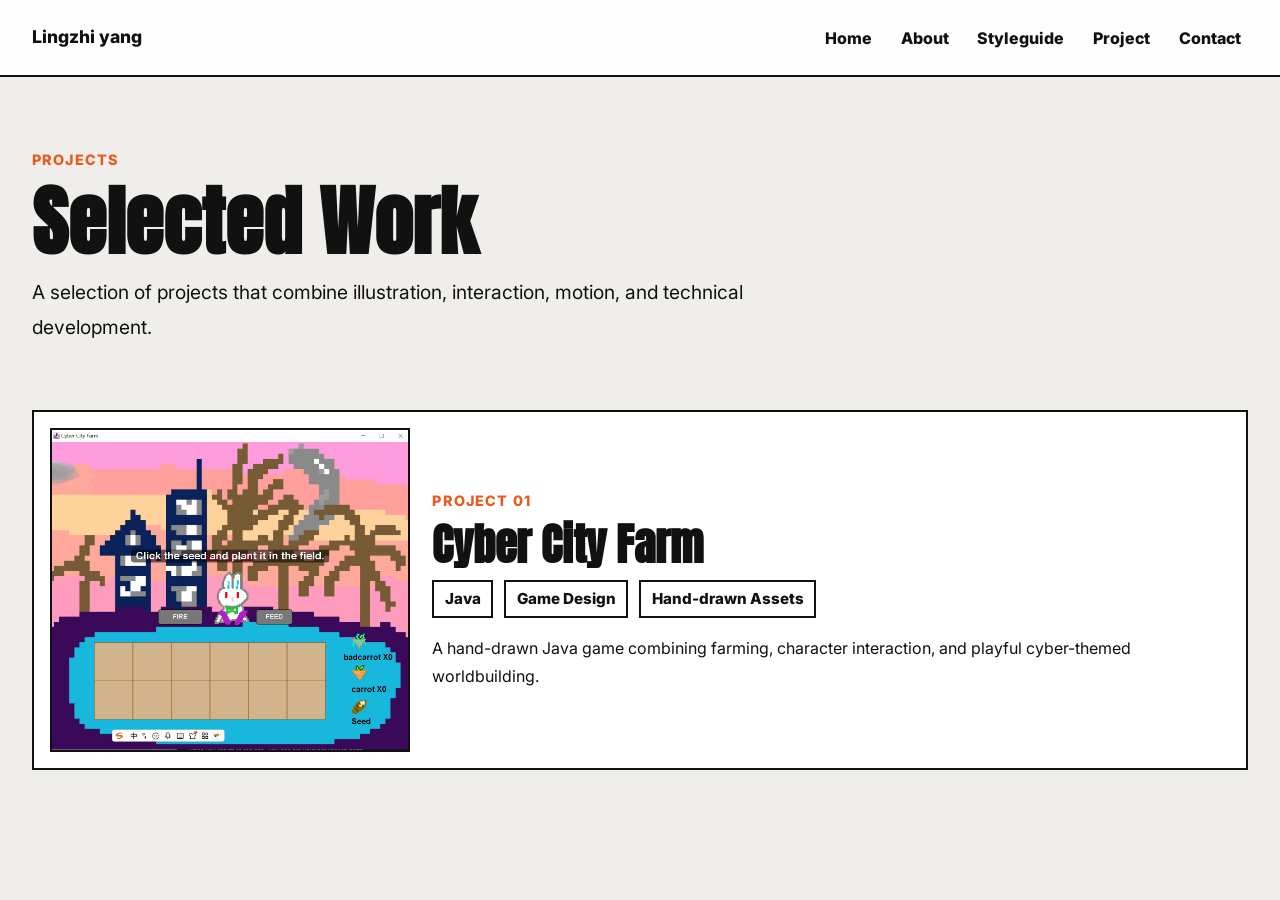
==== Lingzhi Yang portfolio-styleguide/cybercityfarm.html @ 21053a54 "cybercity" ====
<!DOCTYPE html>
<html lang="en">
<head>
  <meta charset="UTF-8">
  <meta name="viewport" content="width=device-width, initial-scale=1.0">
  <title>Lingzhi Yang | Projects</title>
  <link rel="preconnect" href="https://fonts.googleapis.com">
  <link rel="preconnect" href="https://fonts.gstatic.com" crossorigin>
  <link href="https://fonts.googleapis.com/css2?family=Anton&family=Inter:wght@400;500;700;800;900&display=swap" rel="stylesheet">
  <link rel="stylesheet" href="style.css">
</head>
<body>
  <header class="site-header">
    <div class="brand-name">Lingzhi yang</div>
    <nav class="main-nav">
      <a href="index.html">Home</a>
      <a href="about.html">About</a>
      <a href="styleguide.html">Styleguide</a>
      <a href="projects.html">Project</a>
      <a href="contact.html">Contact</a>
    </nav>
  </header>

  <main class="projects-page">
    <section class="projects-hero-section">
      <div class="projects-hero-inner">
        <p class="about-label">Projects</p>
        <h1>Selected Work</h1>
        <p class="projects-lead">
          A selection of projects that combine illustration, interaction, motion, and technical development.
        </p>
      </div>
    </section>

    <section class="projects-list-section">
      <div class="projects-grid">
        <a class="project-card-link" href="cybercityfarm.html">
          <article class="project-card">
            <div class="project-card-image">
              <img src="img/Project_one_1.jpg" alt="Cyber City Farm project screenshot">
            </div>

            <div class="project-card-content">
              <p class="project-card-label">Project 01</p>
              <h2>Cyber City Farm</h2>

              <div class="project-tag-row">
                <span class="project-tag">Java</span>
                <span class="project-tag">Game Design</span>
                <span class="project-tag">Hand-drawn Assets</span>
              </div>

              <p class="project-card-text">
                A hand-drawn Java game combining farming, character interaction, and playful cyber-themed worldbuilding.
              </p>
            </div>
          </article>
        </a>
      </div>
    </section>
  </main>
</body>
</html>
---- Lingzhi Yang portfolio-styleguide/style.css ----
:root {
  --paper: #efeeeb;
  --ink: #111111;
  --white: #ffffff;

  --teal: #7ccfcb;
  --blue: #3f86cc;
  --pink: #c975ab;
  --olive: #b6be00;
  --orange: #e85b1c;
  --purple: #5140a3;

  --border: #d9d4cc;
  --shadow: #111111;
}

* {
  box-sizing: border-box;
  margin: 0;
  padding: 0;
}

html {
  scroll-behavior: smooth;
}

body {
  background: var(--paper);
  color: var(--ink);
  font-family: "Inter", sans-serif;
  line-height: 1.5;
}

/* =========================
   Header / Navbar
========================= */
.site-header {
  width: 100%;
  padding: 1.4rem 2rem;
  display: flex;
  justify-content: space-between;
  align-items: center;
  background: rgba(255, 255, 255, 0.95);
  border-bottom: 2px solid var(--ink);
  position: sticky;
  top: 0;
  z-index: 1000;
}

.brand-name {
  font-size: 1.1rem;
  font-weight: 800;
  color: var(--ink);
}

.main-nav {
  display: flex;
  align-items: center;
  gap: 0.9rem;
  flex-wrap: wrap;
}

.main-nav a {
  text-decoration: none;
  color: var(--ink);
  font-weight: 800;
  font-size: 1rem;
  padding: 0.2rem 0.45rem;
  transition: background-color 0.2s ease;
}

.main-nav a:hover {
  background: var(--teal);
}

/* =========================
   Home Hero
========================= */
.home-hero {
  position: relative;
  min-height: calc(100vh - 76px);
  background: #101311;
  overflow: hidden;
}

.home-hero-image-wrap {
  position: absolute;
  inset: 0;
  z-index: 0;
}

.home-hero-image-wrap img {
  width: 100%;
  height: 100%;
  object-fit: cover;
  display: block;
}

.home-hero-overlay {
  position: absolute;
  inset: 0;
  z-index: 1;
  background: linear-gradient(
    90deg,
    rgba(8, 10, 9, 0.72) 0%,
    rgba(8, 10, 9, 0.42) 30%,
    rgba(8, 10, 9, 0.16) 55%,
    rgba(8, 10, 9, 0.06) 100%
  );
}

.home-hero-content {
  position: absolute;
  z-index: 2;
  left: clamp(1rem, 4vw, 4rem);
  bottom: clamp(2rem, 7vw, 5rem);
  width: min(42vw, 520px);
  display: flex;
  flex-direction: column;
  align-items: flex-start;
}

.home-name-block {
  font-family: "Anton", sans-serif;
  font-size: clamp(4rem, 10vw, 8.2rem);
  line-height: 0.88;
  letter-spacing: 0.01em;
  margin-bottom: 1rem;
  text-shadow:
    0 2px 8px rgba(0, 0, 0, 0.12),
    0 10px 24px rgba(0, 0, 0, 0.26);
}

.name-blue {
  color: var(--blue);
}

.name-pink {
  color: var(--pink);
}

.name-olive {
  color: var(--olive);
}

.name-purple {
  color: var(--purple);
}

.home-hero-title {
  color: var(--white);
  font-family: "Anton", sans-serif;
  font-size: clamp(1.5rem, 2.6vw, 2.9rem);
  line-height: 1.03;
  letter-spacing: 0.01em;
  max-width: 520px;
  text-shadow:
    0 3px 10px rgba(0, 0, 0, 0.18),
    0 8px 20px rgba(0, 0, 0, 0.28);
}

/* =========================
   Marquee Quote
========================= */
.home-marquee-section {
  background: var(--paper);
  border-top: 2px solid var(--ink);
  border-bottom: 2px solid var(--ink);
  overflow: hidden;
}

.marquee-shell {
  width: 100%;
  overflow: hidden;
  white-space: nowrap;
}

.marquee-track {
  display: inline-flex;
  align-items: center;
  gap: 4rem;
  min-width: max-content;
  padding: 1.25rem 0;
  animation: marqueeMove 28s linear infinite;
}

.marquee-track span {
  font-family: "Anton", sans-serif;
  font-size: clamp(1.5rem, 3vw, 2.5rem);
  line-height: 1;
  color: var(--ink);
  position: relative;
}

.marquee-track span::after {
  content: "✦";
  display: inline-block;
  margin-left: 4rem;
  color: var(--teal);
  font-size: 0.9em;
  vertical-align: middle;
}

@keyframes marqueeMove {
  0% {
    transform: translateX(0);
  }
  100% {
    transform: translateX(-25%);
  }
}

/* =========================
   Intro Section
========================= */
.home-intro-section {
  padding: 5rem 2rem 6rem 2rem;
  background: var(--paper);
}

.home-intro-grid {
  max-width: 1240px;
  margin: 0 auto;
  display: grid;
  grid-template-columns: 280px 1fr;
  gap: 4.5rem;
  align-items: center;
}

.home-intro-image img {
  width: 100%;
  max-width: 240px;
  display: block;
  object-fit: cover;
}

.home-intro-text {
  max-width: 760px;
}

.intro-label {
  font-size: 0.92rem;
  font-weight: 800;
  letter-spacing: 0.08em;
  text-transform: uppercase;
  color: var(--orange);
  margin-bottom: 1rem;
}

.home-intro-text h1 {
  font-family: "Anton", sans-serif;
  font-size: clamp(2.2rem, 4vw, 4rem);
  line-height: 1.02;
  margin-bottom: 1.1rem;
}

.home-intro-text p {
  font-size: 1.05rem;
  line-height: 1.8;
  margin-bottom: 1.5rem;
}

.home-button-row {
  display: flex;
  flex-wrap: wrap;
  gap: 1rem;
}

/* =========================
   Buttons
========================= */
.btn {
  display: inline-block;
  text-decoration: none;
  border: 2px solid var(--ink);
  padding: 0.85rem 1.15rem;
  font-weight: 800;
  color: var(--ink);
  background: var(--white);
  transition: transform 0.2s ease, box-shadow 0.2s ease, background-color 0.2s ease;
}

.btn:hover {
  transform: translate(-4px, -4px);
  box-shadow: 6px 6px 0 var(--shadow);
}

.btn-primary {
  background: var(--teal);
}

.btn-outline {
  background: var(--white);
}

/* =========================
   Responsive
========================= */
@media (max-width: 1100px) {
  .home-hero {
    min-height: 82vh;
  }

  .home-hero-content {
    width: min(60vw, 520px);
    left: 1.5rem;
    bottom: 2.5rem;
  }

  .home-hero-overlay {
    background: linear-gradient(
      180deg,
      rgba(8, 10, 9, 0.1) 0%,
      rgba(8, 10, 9, 0.18) 28%,
      rgba(8, 10, 9, 0.48) 100%
    );
  }

  .home-intro-grid {
    grid-template-columns: 1fr;
    gap: 2rem;
  }

  .home-intro-image img {
    max-width: 220px;
  }
}

@media (max-width: 720px) {
  .site-header {
    padding: 1rem 1rem 1.1rem 1rem;
    flex-direction: column;
    align-items: flex-start;
    gap: 0.8rem;
  }

  .main-nav {
    gap: 0.7rem;
  }

  .main-nav a {
    font-size: 0.96rem;
    padding: 0.12rem 0.35rem;
  }

  .brand-name {
    font-size: 1rem;
  }

  .home-hero {
    min-height: 72vh;
  }

  .home-hero-content {
    left: 1rem;
    right: 1rem;
    bottom: 1.6rem;
    width: auto;
    max-width: 82%;
  }

  .home-name-block {
    font-size: clamp(3.2rem, 16vw, 5.6rem);
    margin-bottom: 0.7rem;
  }

  .home-hero-title {
    font-size: clamp(1.15rem, 5.8vw, 2rem);
    max-width: 100%;
  }

  .home-marquee-section {
    overflow: hidden;
  }

  .marquee-track {
    gap: 2.4rem;
    padding: 1rem 0;
    animation-duration: 18s;
  }

  .marquee-track span {
    font-size: 1.35rem;
  }

  .marquee-track span::after {
    margin-left: 2.4rem;
  }

  .home-intro-section {
    padding: 3rem 1rem 4rem 1rem;
  }

  .home-intro-text p {
    font-size: 0.98rem;
  }

  .home-intro-image img {
    max-width: 180px;
  }
}

@media (max-width: 420px) {
  .main-nav {
    row-gap: 0.5rem;
  }

  .home-intro-text h1 {
    line-height: 1.05;
  }

  .marquee-track span {
    font-size: 1.15rem;
  }
}

/* =========================
   About Page
========================= */
.about-page {
  background: var(--paper);
}

/* Intro */
.about-intro-section {
  padding: 4.5rem 2rem 5rem 2rem;
}

.about-intro-single {
  max-width: 1280px;
  margin: 0 auto;
}

.about-label {
  font-size: 0.9rem;
  font-weight: 800;
  text-transform: uppercase;
  letter-spacing: 0.08em;
  color: var(--orange);
  margin-bottom: 0.9rem;
}


.about-copy p {
  font-size: clamp(1.1rem, 1.4vw, 1.35rem);
  line-height: 1.85;
  margin-bottom: 1rem;
  max-width: 950px;
}

.about-copy p:last-child {
  margin-bottom: 0;
}

/* Accent words */
.accent-red {
  color: #a92a3d;
}

.accent-blue {
  color: #2b72c7;
}

.accent-indigo {
  color: #4f4d93;
}

.accent-navy {
  color: #223d7f;
}

.accent-green {
  color: #2f9b63;
}

.accent-orange {
  color: #c66b16;
}

.accent-red-2 {
  color: #bc2b2b;
}

.accent-sky {
  color: #2f89b8;
}

.accent-cyan {
  color: #3497cb;
}

.accent-gold {
  color: #d08b1e;
}

.accent-violet {
  color: #5a37ff;
}

/* Section heading */
.about-section-heading {
  max-width: 1280px;
  margin: 0 auto 1.5rem auto;
}

.about-section-heading h2 {
  font-family: "Anton", sans-serif;
  font-size: clamp(2.4rem, 4vw, 4.2rem);
  line-height: 1;
  color: var(--ink);
}

/* Skills */
.about-skills-section {
  padding: 4.5rem 2rem 5rem 2rem;
  border-top: 2px solid var(--ink);
}

.about-skills-grid {
  max-width: 1280px;
  margin: 0 auto;
  display: grid;
  grid-template-columns: repeat(3, 1fr);
  gap: 1.4rem;
}

.about-card {
  background: var(--white);
  border: 2px solid var(--ink);
  padding: 1.4rem;
  min-height: 250px;
}

.about-card h3 {
  font-family: "Anton", sans-serif;
  font-size: 2rem;
  line-height: 1;
  margin-bottom: 1rem;
}

.about-card ul {
  list-style: none;
}

.about-card li {
  font-size: 1rem;
  line-height: 1.7;
  padding: 0.55rem 0;
  border-top: 1px solid var(--border);
}

.about-card li:first-child {
  border-top: none;
  padding-top: 0;
}

/* Career */
.about-career-section {
  padding: 4.5rem 2rem 6rem 2rem;
  border-top: 2px solid var(--ink);
}

.career-cloud {
  max-width: 1280px;
  margin: 0 auto;
  min-height: 760px;
  position: relative;
  background: #ececeb;
  overflow: hidden;
}

.career-center {
  position: absolute;
  left: 50%;
  top: 50%;
  transform: translate(-50%, -50%);
  width: 360px;
  height: 360px;
  border-radius: 50%;
  background: rgba(255,255,255,0.45);
  display: flex;
  align-items: center;
  justify-content: center;
  text-align: center;
  font-family: "Anton", sans-serif;
  font-size: clamp(2.8rem, 4vw, 4.8rem);
  line-height: 0.95;
  color: var(--ink);
  z-index: 1;
}

.career-item {
  position: absolute;
  font-family: "Anton", sans-serif;
  line-height: 1;
  letter-spacing: 0.01em;
  z-index: 2;
  text-align: center;
  white-space: nowrap;
}

/* Career positions */
.c1 {
  top: 40px;
  left: 430px;
  color: #1f6786;
  font-size: clamp(2rem, 2.8vw, 3.4rem);
}

.c2 {
  top: 40px;
  right: 250px;
  color: #56439d;
  font-size: clamp(2rem, 2.8vw, 3.4rem);
}

.c3 {
  top: 155px;
  right: 70px;
  color: #e85b1c;
  font-size: clamp(1.9rem, 2.6vw, 3.2rem);
}

.c4 {
  top: 285px;
  right: 120px;
  color: #6e631f;
  font-size: clamp(1.9rem, 2.6vw, 3.2rem);
}

.c5 {
  top: 405px;
  right: 45px;
  color: #cd6e9d;
  font-size: clamp(1.8rem, 2.5vw, 3rem);
}

.c6 {
  bottom: 125px;
  right: 35px;
  color: #6c3433;
  font-size: clamp(1.8rem, 2.4vw, 2.8rem);
}

.c7 {
  bottom: 35px;
  left: 50%;
  transform: translateX(-50%);
  color: #58c3bd;
  font-size: clamp(1.8rem, 2.4vw, 2.9rem);
}

.c8 {
  bottom: 150px;
  left: 95px;
  color: #5daa73;
  font-size: clamp(1.8rem, 2.4vw, 2.9rem);
}

.c9 {
  bottom: 290px;
  left: 95px;
  color: #9b5ad0;
  font-size: clamp(1.8rem, 2.4vw, 2.9rem);
}

.c10 {
  top: 290px;
  left: 15px;
  color: #3384bf;
  font-size: clamp(1.9rem, 2.6vw, 3.1rem);
}

.c11 {
  top: 165px;
  left: 20px;
  color: #b3b400;
  font-size: clamp(1.9rem, 2.6vw, 3.1rem);
}

/* Responsive */
@media (max-width: 1100px) {

  .about-skills-grid {
    grid-template-columns: 1fr;
  }

  .career-cloud {
    min-height: auto;
    display: grid;
    grid-template-columns: 1fr;
    gap: 1rem;
    padding: 2rem 1rem;
    background: #ececeb;
  }

  .career-center {
    position: relative;
    left: auto;
    top: auto;
    transform: none;
    margin: 0 auto 1rem auto;
    width: 260px;
    height: 260px;
    font-size: 2.4rem;
  }

  .career-item {
    position: static;
    transform: none !important;
    display: block;
    text-align: left;
    padding: 0.2rem 0;
    white-space: normal;
  }
}

@media (max-width: 720px) {
  .about-intro-section,
  .about-skills-section,
  .about-career-section {
    padding-left: 1rem;
    padding-right: 1rem;
  }

  .about-main-title {
    font-size: clamp(3rem, 14vw, 4.8rem);
  }

  .about-copy p {
    font-size: 1rem;
    line-height: 1.75;
  }

  .about-card {
    min-height: auto;
  }

  .about-card h3 {
    font-size: 1.8rem;
  }

  .career-center {
    width: 220px;
    height: 220px;
    font-size: 2rem;
  }
}

/* =========================
   Styleguide Page
========================= */
.styleguide-page {
  background: var(--paper);
}

.sg-hero {
  padding: 4.5rem 2rem 5rem 2rem;
}

.sg-hero-grid {
  max-width: 1280px;
  margin: 0 auto;
  display: grid;
  grid-template-columns: 1.1fr 0.9fr;
  gap: 2rem;
  align-items: start;
}

.sg-hero-left h1 {
  font-family: "Anton", sans-serif;
  font-size: clamp(3rem, 6vw, 5.8rem);
  line-height: 0.96;
  margin-bottom: 1rem;
}

.sg-lead {
  max-width: 780px;
  font-size: clamp(1.05rem, 1.5vw, 1.3rem);
  line-height: 1.85;
}

.sg-brand-box {
  border: 2px solid var(--ink);
  background: var(--white);
  padding: 1.5rem;
}

.sg-brand-kicker {
  font-size: 0.92rem;
  font-weight: 800;
  letter-spacing: 0.08em;
  text-transform: uppercase;
  color: var(--orange);
  margin-bottom: 1rem;
}

.sg-brand-text {
  font-family: "Anton", sans-serif;
  font-size: clamp(2rem, 3vw, 3.2rem);
  line-height: 1;
  margin-bottom: 1.2rem;
}

.sg-keywords {
  display: flex;
  flex-wrap: wrap;
  gap: 0.7rem;
}

.sg-keywords span {
  border: 2px solid var(--ink);
  padding: 0.45rem 0.7rem;
  font-weight: 800;
  background: var(--white);
}

.sg-section {
  padding: 4.5rem 2rem 5rem 2rem;
  border-top: 2px solid var(--ink);
}

.sg-section-heading {
  max-width: 1280px;
  margin: 0 auto 1.5rem auto;
}

.sg-section-heading h2 {
  font-family: "Anton", sans-serif;
  font-size: clamp(2.4rem, 4vw, 4.2rem);
  line-height: 1;
}

.sg-overview-grid {
  max-width: 1280px;
  margin: 0 auto;
  display: grid;
  grid-template-columns: repeat(3, 1fr);
  gap: 1.4rem;
}

.sg-overview-card {
  background: var(--white);
  border: 2px solid var(--ink);
  padding: 1.4rem;
}

.sg-overview-card h3 {
  font-family: "Anton", sans-serif;
  font-size: 1.8rem;
  line-height: 1;
  margin-bottom: 0.8rem;
}

.sg-overview-card p {
  line-height: 1.8;
  font-size: 1rem;
}

.sg-palette-grid {
  max-width: 1280px;
  margin: 0 auto;
  display: grid;
  grid-template-columns: repeat(4, 1fr);
  gap: 1.2rem;
}

.sg-swatch {
  background: var(--white);
  border: 2px solid var(--ink);
  padding: 1rem;
}

.sg-swatch-box {
  width: 100%;
  height: 140px;
  border: 2px solid var(--ink);
  margin-bottom: 0.8rem;
}

.sg-swatch h3 {
  font-family: "Anton", sans-serif;
  font-size: 1.5rem;
  line-height: 1;
  margin-bottom: 0.3rem;
}

.sg-swatch p {
  font-weight: 700;
  margin-bottom: 0.25rem;
}

.sg-swatch span {
  font-size: 0.95rem;
  color: #444;
}

.sw-paper { background: var(--paper); }
.sw-ink { background: var(--ink); }
.sw-teal { background: var(--teal); }
.sw-blue { background: var(--blue); }
.sw-pink { background: var(--pink); }
.sw-olive { background: var(--olive); }
.sw-purple { background: var(--purple); }
.sw-orange { background: var(--orange); }

.sg-type-grid {
  max-width: 1280px;
  margin: 0 auto 1.4rem auto;
  display: grid;
  grid-template-columns: 1fr 1fr;
  gap: 1.4rem;
}

.sg-type-card,
.sg-hierarchy-card,
.sg-ui-card,
.sg-rule-card {
  background: var(--white);
  border: 2px solid var(--ink);
  padding: 1.4rem;
}

.sg-type-label,
.sg-card-label {
  font-size: 0.9rem;
  font-weight: 800;
  text-transform: uppercase;
  letter-spacing: 0.08em;
  color: var(--orange);
  margin-bottom: 0.8rem;
}

.sg-display-sample {
  font-family: "Anton", sans-serif;
  font-size: clamp(3rem, 5vw, 5rem);
  line-height: 1;
  margin-bottom: 0.8rem;
}

.sg-body-sample {
  font-size: 1.2rem;
  line-height: 1.8;
  margin-bottom: 0.8rem;
}

.sg-type-note {
  line-height: 1.8;
}

.sg-hierarchy-card {
  max-width: 1280px;
  margin: 0 auto;
}

.sg-hierarchy-card h3,
.sg-ui-card h3,
.sg-rule-card h3,
.sg-project-copy h3 {
  font-family: "Anton", sans-serif;
  font-size: 1.9rem;
  line-height: 1;
  margin-bottom: 0.9rem;
}

.sg-hierarchy-list {
  display: grid;
  gap: 0.8rem;
}

.sg-h-row {
  display: grid;
  grid-template-columns: 90px 1fr;
  gap: 1rem;
  padding-top: 0.7rem;
  border-top: 1px solid var(--border);
}

.sg-h-row span {
  font-weight: 800;
}

.sg-ui-grid {
  max-width: 1280px;
  margin: 0 auto;
  display: grid;
  grid-template-columns: 1fr 1fr;
  gap: 1.4rem;
}

.sg-nav-demo {
  display: flex;
  gap: 0.7rem;
  flex-wrap: wrap;
  margin-bottom: 1rem;
}

.sg-nav-demo span {
  font-weight: 800;
  padding: 0.2rem 0.45rem;
}

.sg-nav-demo .hover-demo {
  background: var(--teal);
}

.sg-button-demo {
  display: flex;
  flex-wrap: wrap;
  gap: 1rem;
  margin-bottom: 1rem;
}

.sg-card-showcase {
  max-width: 1280px;
  margin: 0 auto;
}

.sg-project-card {
  display: grid;
  grid-template-columns: 320px 1fr;
  gap: 1.2rem;
  background: var(--white);
  border: 2px solid var(--ink);
  padding: 1rem;
}

.sg-project-thumb {
  min-height: 220px;
  background: linear-gradient(
    135deg,
    var(--blue) 0%,
    var(--blue) 25%,
    var(--pink) 25%,
    var(--pink) 50%,
    var(--olive) 50%,
    var(--olive) 75%,
    var(--teal) 75%,
    var(--teal) 100%
  );
  border: 2px solid var(--ink);
}

.sg-project-copy p {
  line-height: 1.8;
  margin-bottom: 0.9rem;
}

.sg-tag-row {
  display: flex;
  flex-wrap: wrap;
  gap: 0.7rem;
}

.sg-tag {
  border: 2px solid var(--ink);
  padding: 0.35rem 0.65rem;
  font-weight: 800;
  background: var(--white);
}

.sg-rules-grid {
  max-width: 1280px;
  margin: 0 auto;
  display: grid;
  grid-template-columns: repeat(4, 1fr);
  gap: 1.2rem;
}

.sg-rule-card p {
  line-height: 1.8;
}

.sg-image-treatment {
  max-width: 1280px;
  margin: 0 auto;
  display: grid;
  grid-template-columns: 1fr 1fr;
  gap: 1.4rem;
}

.sg-image-box {
  min-height: 260px;
  border: 2px solid var(--ink);
  display: flex;
  align-items: flex-end;
  padding: 1rem;
  font-weight: 800;
}

.image-style-dark {
  background:
    linear-gradient(rgba(0,0,0,0.45), rgba(0,0,0,0.45)),
    linear-gradient(135deg, #1c1f1d 0%, #3f86cc 100%);
  color: var(--white);
}

.image-style-plain {
  background: linear-gradient(135deg, #f4f2ef 0%, #d9d4cc 100%);
  color: var(--ink);
}

.sg-template-section {
  padding-bottom: 6rem;
}

.sg-template-preview {
  max-width: 1280px;
  margin: 0 auto;
  border: 2px solid var(--ink);
  background: var(--white);
  overflow: hidden;
}

.sg-template-top {
  display: flex;
  justify-content: space-between;
  padding: 1rem 1.2rem;
  border-bottom: 2px solid var(--ink);
  font-weight: 800;
}

.sg-template-body {
  display: grid;
  grid-template-columns: 1fr 420px;
  gap: 1.4rem;
  padding: 1.4rem;
}

.sg-template-left h3 {
  font-family: "Anton", sans-serif;
  font-size: clamp(2.2rem, 4vw, 3.8rem);
  line-height: 1;
  margin-bottom: 1rem;
}

.sg-template-left p {
  line-height: 1.8;
  margin-bottom: 1.2rem;
  max-width: 620px;
}

.sg-template-image {
  width: 100%;
  min-height: 280px;
  background:
    linear-gradient(rgba(0,0,0,0.15), rgba(0,0,0,0.15)),
    linear-gradient(135deg, var(--pink) 0%, var(--blue) 50%, var(--teal) 100%);
  border: 2px solid var(--ink);
}

@media (max-width: 1100px) {
  .sg-hero-grid,
  .sg-overview-grid,
  .sg-palette-grid,
  .sg-type-grid,
  .sg-ui-grid,
  .sg-rules-grid,
  .sg-image-treatment,
  .sg-template-body {
    grid-template-columns: 1fr;
  }

  .sg-project-card {
    grid-template-columns: 1fr;
  }
}

@media (max-width: 720px) {
  .sg-hero,
  .sg-section {
    padding-left: 1rem;
    padding-right: 1rem;
  }

  .sg-brand-box,
  .sg-overview-card,
  .sg-type-card,
  .sg-hierarchy-card,
  .sg-ui-card,
  .sg-rule-card,
  .sg-swatch,
  .sg-template-preview,
  .sg-project-card {
    padding: 1rem;
  }

  .sg-swatch-box {
    height: 110px;
  }

  .sg-h-row {
    grid-template-columns: 1fr;
    gap: 0.3rem;
  }

  .sg-template-top {
    flex-direction: column;
    gap: 0.5rem;
  }
}

/* =========================
   Contact Page
========================= */
.contact-page {
  background: var(--paper);
}

.contact-hero-section {
  padding: 4.5rem 2rem 5rem 2rem;
}

.contact-hero-grid {
  max-width: 1280px;
  margin: 0 auto;
  display: grid;
  grid-template-columns: 1fr;
  gap: 2rem;
  align-items: start;
}

.contact-hero-left h1 {
  font-family: "Anton", sans-serif;
  font-size: clamp(3rem, 6vw, 5.8rem);
  line-height: 0.96;
  margin-bottom: 1rem;
  color: var(--ink);
}

.contact-lead {
  max-width: 760px;
  font-size: clamp(1.05rem, 1.5vw, 1.3rem);
  line-height: 1.85;
}


.contact-info-section {
  padding: 4.5rem 2rem 5rem 2rem;
  border-top: 2px solid var(--ink);
}

.contact-info-grid {
  max-width: 1280px;
  margin: 0 auto;
  display: grid;
  grid-template-columns: repeat(2, 1fr);
  gap: 1.4rem;
}

.contact-card {
  background: var(--white);
  border: 2px solid var(--ink);
  padding: 1.5rem;
  min-height: 220px;
}

.contact-label {
  font-size: 0.9rem;
  font-weight: 800;
  text-transform: uppercase;
  letter-spacing: 0.08em;
  color: var(--orange);
  margin-bottom: 0.8rem;
}

.contact-card h2 {
  font-family: "Anton", sans-serif;
  font-size: clamp(2rem, 3vw, 3rem);
  line-height: 1;
  margin-bottom: 1rem;
  color: var(--ink);
}

.contact-card p {
  font-size: 1.05rem;
  line-height: 1.8;
  max-width: 520px;
}

.contact-card a {
  color: var(--ink);
  text-decoration: none;
  border-bottom: 2px solid transparent;
  transition: color 0.2s ease, border-color 0.2s ease, background-color 0.2s ease;
}

.contact-card a:hover {
  color: var(--ink);
  background: var(--teal);
  border-color: var(--ink);
}

.contact-closing-section {
  padding: 0 2rem 6rem 2rem;
  border-top: 2px solid var(--ink);
}

.contact-closing-box {
  max-width: 1280px;
  margin: 0 auto;
  padding-top: 2.2rem;
}

.contact-closing-text {
  font-family: "Anton", sans-serif;
  font-size: clamp(2rem, 3.6vw, 4rem);
  line-height: 1.02;
  max-width: 980px;
  color: var(--ink);
}

@media (max-width: 1100px) {
  .contact-hero-grid,
  .contact-info-grid {
    grid-template-columns: 1fr;
  }
}

@media (max-width: 720px) {
  .contact-hero-section,
  .contact-info-section,
  .contact-closing-section {
    padding-left: 1rem;
    padding-right: 1rem;
  }

  .contact-card {
    min-height: auto;
    padding: 1.2rem;
  }

  .contact-card p {
    font-size: 0.98rem;
  }
}

/* =========================
   Projects Page
========================= */
.projects-page {
  background: var(--paper);
}

.projects-hero-section {
  padding: 4.5rem 2rem 4rem 2rem;
}

.projects-hero-inner {
  max-width: 1280px;
  margin: 0 auto;
}

.projects-hero-inner h1 {
  font-family: "Anton", sans-serif;
  font-size: clamp(3rem, 6vw, 5.8rem);
  line-height: 0.96;
  margin-bottom: 1rem;
  color: var(--ink);
}

.projects-lead {
  max-width: 760px;
  font-size: clamp(1.05rem, 1.5vw, 1.3rem);
  line-height: 1.85;
}

.projects-list-section {
  padding: 0 2rem 5rem 2rem;
}

.projects-grid {
  max-width: 1280px;
  margin: 0 auto;
  display: grid;
  grid-template-columns: 1fr;
  gap: 1.5rem;
}

.project-card-link {
  text-decoration: none;
  color: inherit;
}

.project-card {
  display: grid;
  grid-template-columns: 360px 1fr;
  gap: 1.4rem;
  background: var(--white);
  border: 2px solid var(--ink);
  padding: 1rem;
  transition: transform 0.2s ease, box-shadow 0.2s ease;
}

.project-card-link:hover .project-card {
  transform: translate(-5px, -5px);
  box-shadow: 8px 8px 0 var(--shadow);
}

.project-card-image {
  border: 2px solid var(--ink);
  overflow: hidden;
  min-height: 240px;
}

.project-card-image img {
  width: 100%;
  height: 100%;
  object-fit: cover;
  display: block;
}

.project-card-content {
  display: flex;
  flex-direction: column;
  justify-content: center;
}

.project-card-label {
  font-size: 0.9rem;
  font-weight: 800;
  text-transform: uppercase;
  letter-spacing: 0.08em;
  color: var(--orange);
  margin-bottom: 0.7rem;
}

.project-card-content h2 {
  font-family: "Anton", sans-serif;
  font-size: clamp(2.2rem, 3.4vw, 3.5rem);
  line-height: 1;
  margin-bottom: 0.9rem;
}

.project-card-text {
  font-size: 1rem;
  line-height: 1.75;
  max-width: 720px;
}

/* Tags */
.project-tag-row {
  display: flex;
  flex-wrap: wrap;
  gap: 0.7rem;
  margin-bottom: 1rem;
}

.project-tag {
  display: inline-block;
  border: 2px solid var(--ink);
  background: var(--white);
  padding: 0.35rem 0.65rem;
  font-weight: 800;
  font-size: 0.95rem;
}

/* =========================
   Project Detail Page
========================= */
.project-detail-page {
  background: var(--paper);
}

.project-detail-hero {
  padding: 4.5rem 2rem 4.5rem 2rem;
}

.project-detail-hero-grid {
  max-width: 1280px;
  margin: 0 auto;
  display: grid;
  grid-template-columns: 1fr 520px;
  gap: 2rem;
  align-items: center;
}

.project-detail-hero-text h1 {
  font-family: "Anton", sans-serif;
  font-size: clamp(3rem, 6vw, 5.8rem);
  line-height: 0.96;
  margin-bottom: 1rem;
}

.project-detail-lead {
  max-width: 760px;
  font-size: clamp(1.05rem, 1.5vw, 1.3rem);
  line-height: 1.85;
  margin-bottom: 1rem;
}

.project-detail-hero-image {
  border: 2px solid var(--ink);
  overflow: hidden;
}

.project-detail-hero-image img {
  width: 100%;
  display: block;
  object-fit: cover;
}

.project-detail-section {
  padding: 0 2rem 3.2rem 2rem;
}

.project-detail-content {
  max-width: 1280px;
  margin: 0 auto;
  border-top: 2px solid var(--ink);
  padding-top: 1.6rem;
}

.project-detail-content h2 {
  font-family: "Anton", sans-serif;
  font-size: clamp(2.2rem, 4vw, 4rem);
  line-height: 1;
  margin-bottom: 1rem;
}

.project-detail-content p {
  max-width: 900px;
  font-size: 1.05rem;
  line-height: 1.85;
  margin-bottom: 1rem;
}

.project-detail-content p:last-child {
  margin-bottom: 0;
}

.project-download-row {
  margin-top: 1.2rem;
}

/* Responsive */
@media (max-width: 1100px) {
  .project-card,
  .project-detail-hero-grid {
    grid-template-columns: 1fr;
  }
}

@media (max-width: 720px) {
  .projects-hero-section,
  .projects-list-section,
  .project-detail-hero,
  .project-detail-section {
    padding-left: 1rem;
    padding-right: 1rem;
  }

  .project-card {
    padding: 0.9rem;
  }

  .project-card-image {
    min-height: 200px;
  }

  .project-card-text,
  .project-detail-content p {
    font-size: 0.98rem;
  }
}
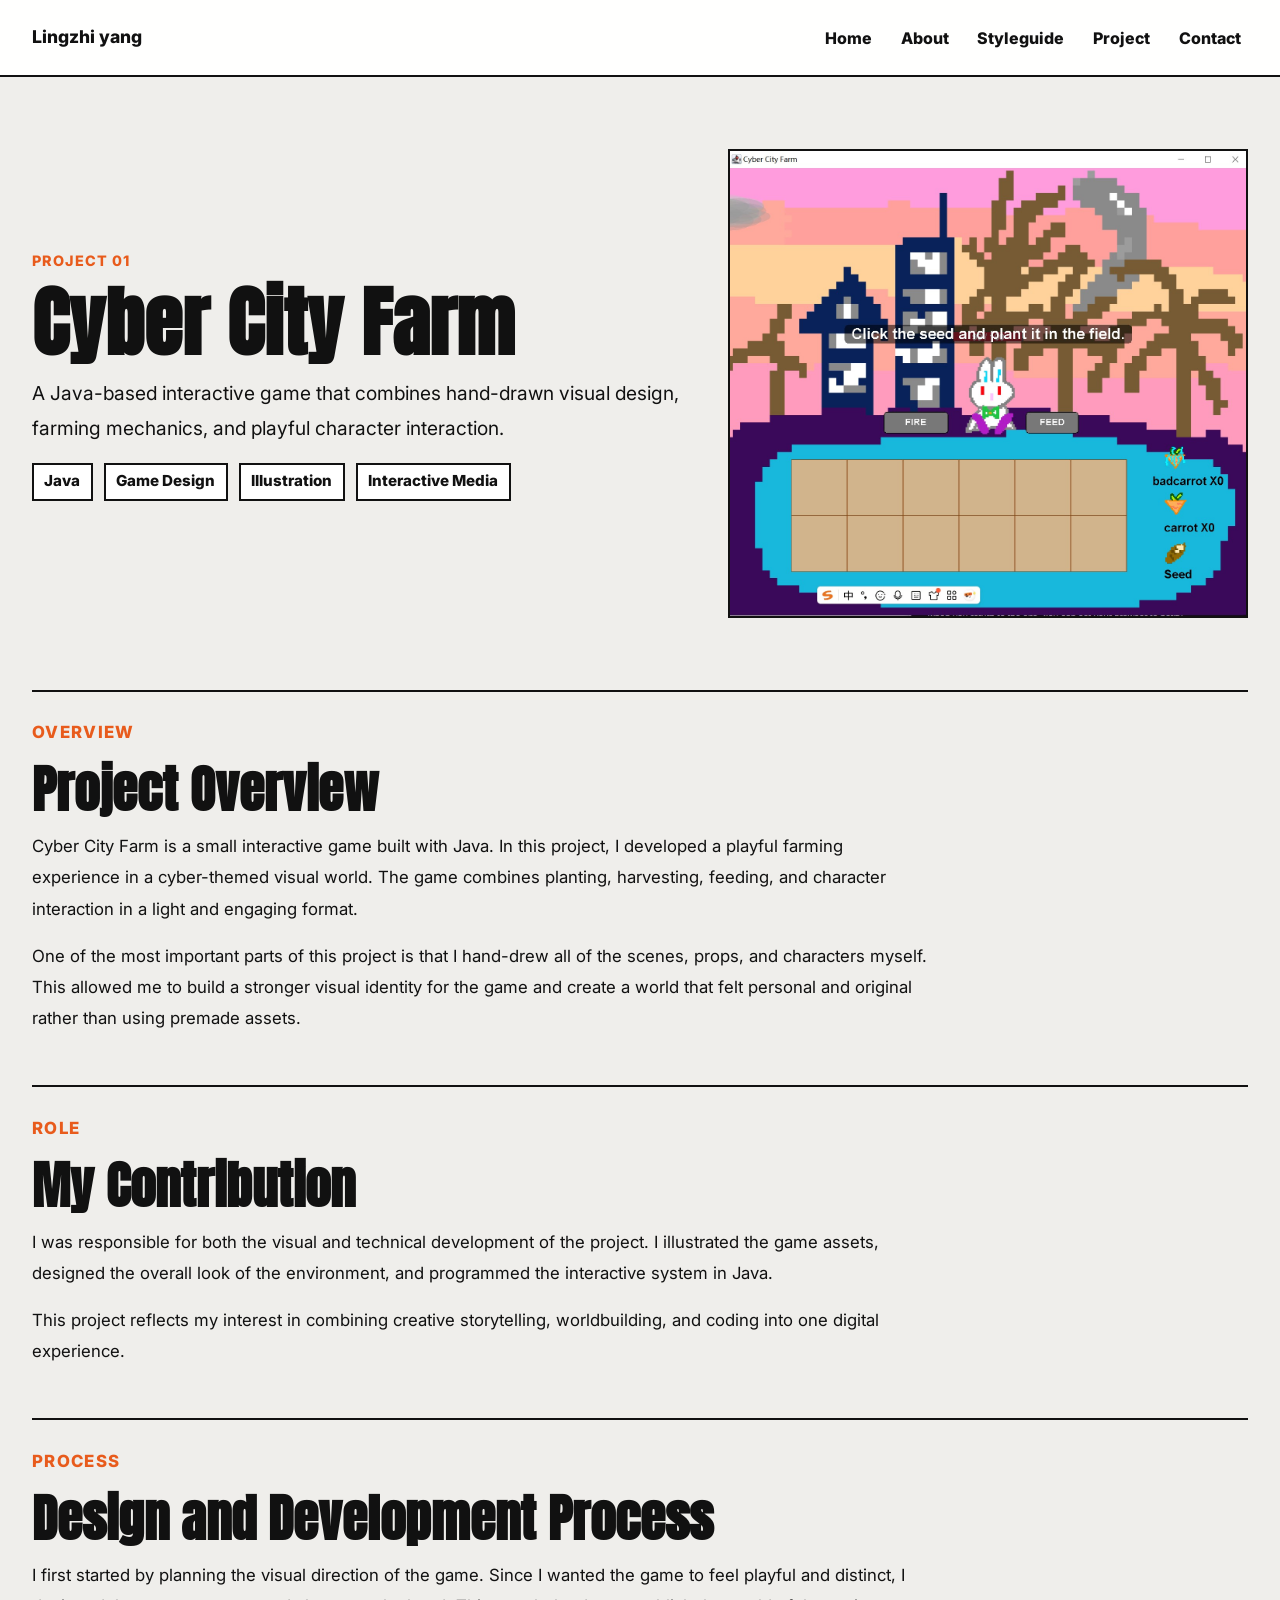
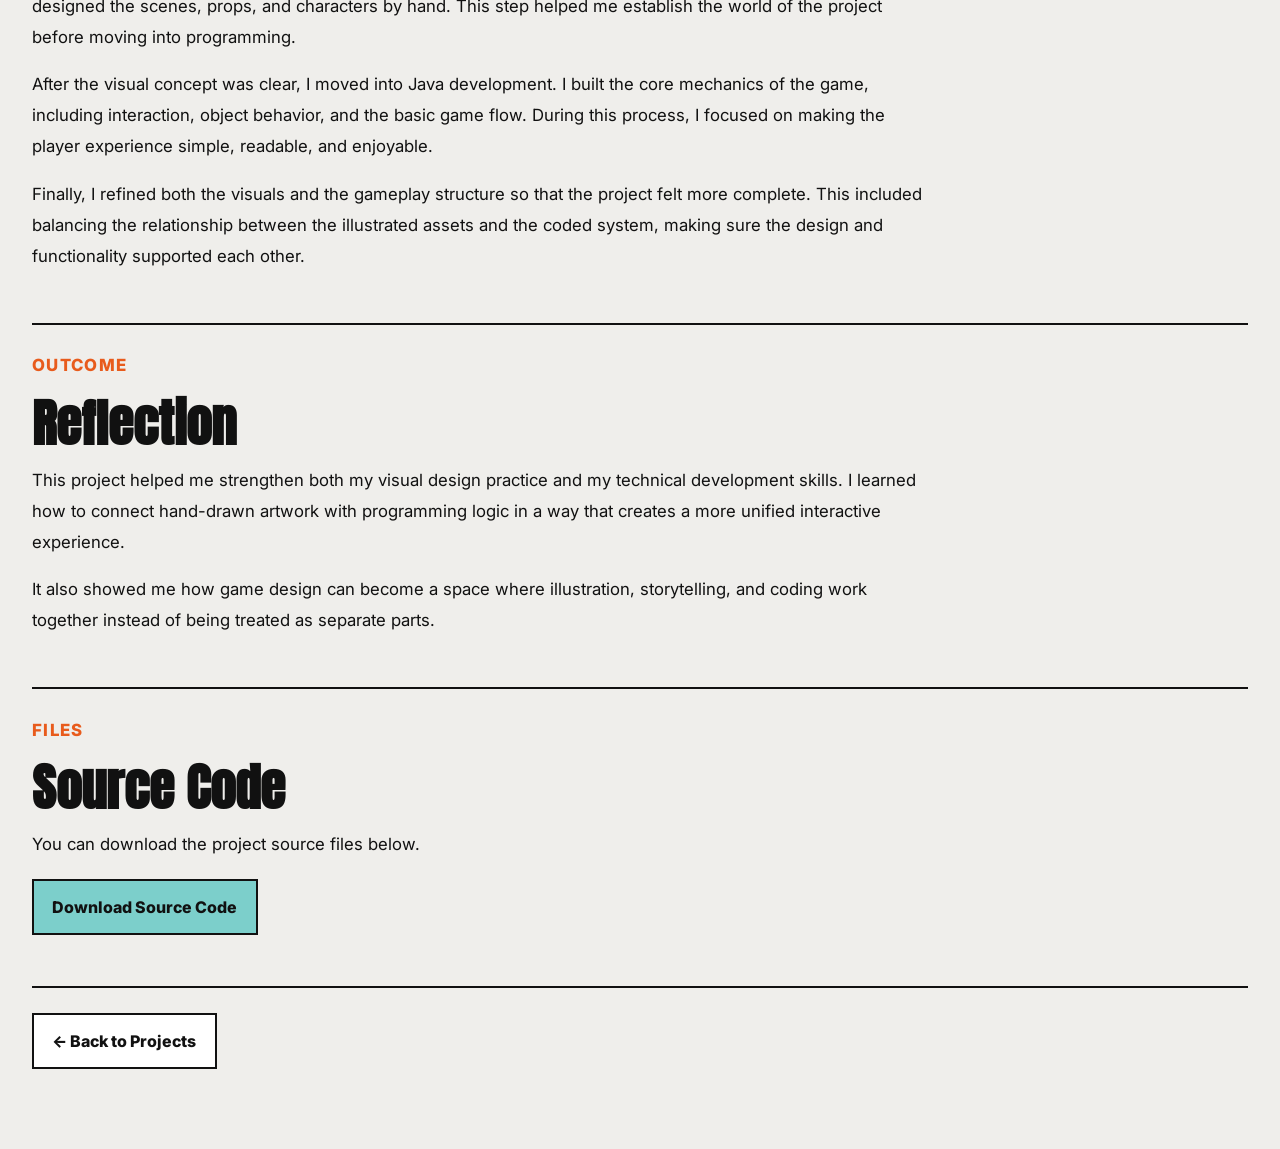
==== commit d94ba1e8: "project1done" ====
--- a/Lingzhi Yang portfolio-styleguide/cybercityfarm.html
+++ b/Lingzhi Yang portfolio-styleguide/cybercityfarm.html
@@ -3,7 +3,7 @@
 <head>
   <meta charset="UTF-8">
   <meta name="viewport" content="width=device-width, initial-scale=1.0">
-  <title>Lingzhi Yang | Projects</title>
+  <title>Lingzhi Yang | Cyber City Farm</title>
   <link rel="preconnect" href="https://fonts.googleapis.com">
   <link rel="preconnect" href="https://fonts.gstatic.com" crossorigin>
   <link href="https://fonts.googleapis.com/css2?family=Anton&family=Inter:wght@400;500;700;800;900&display=swap" rel="stylesheet">
@@ -21,43 +21,107 @@
     </nav>
   </header>
 
-  <main class="projects-page">
-    <section class="projects-hero-section">
-      <div class="projects-hero-inner">
-        <p class="about-label">Projects</p>
-        <h1>Selected Work</h1>
-        <p class="projects-lead">
-          A selection of projects that combine illustration, interaction, motion, and technical development.
+  <main class="project-detail-page">
+    <section class="project-detail-hero">
+      <div class="project-detail-hero-grid">
+        <div class="project-detail-hero-text">
+          <p class="about-label">Project 01</p>
+          <h1>Cyber City Farm</h1>
+          <p class="project-detail-lead">
+            A Java-based interactive game that combines hand-drawn visual design, farming mechanics, and playful character interaction.
+          </p>
+
+          <div class="project-tag-row">
+            <span class="project-tag">Java</span>
+            <span class="project-tag">Game Design</span>
+            <span class="project-tag">Illustration</span>
+            <span class="project-tag">Interactive Media</span>
+          </div>
+        </div>
+
+        <div class="project-detail-hero-image">
+          <img src="img/Project_one_1.jpg" alt="Cyber City Farm project screenshot">
+        </div>
+      </div>
+    </section>
+
+    <section class="project-detail-section">
+      <div class="project-detail-content">
+        <p class="about-label">Overview</p>
+        <h2>Project Overview</h2>
+        <p>
+          Cyber City Farm is a small interactive game built with Java. In this project, I developed a playful farming experience in a cyber-themed visual world. The game combines planting, harvesting, feeding, and character interaction in a light and engaging format.
+        </p>
+        <p>
+          One of the most important parts of this project is that I hand-drew all of the scenes, props, and characters myself. This allowed me to build a stronger visual identity for the game and create a world that felt personal and original rather than using premade assets.
         </p>
       </div>
     </section>
 
-    <section class="projects-list-section">
-      <div class="projects-grid">
-        <a class="project-card-link" href="cybercityfarm.html">
-          <article class="project-card">
-            <div class="project-card-image">
-              <img src="img/Project_one_1.jpg" alt="Cyber City Farm project screenshot">
-            </div>
-
-            <div class="project-card-content">
-              <p class="project-card-label">Project 01</p>
-              <h2>Cyber City Farm</h2>
-
-              <div class="project-tag-row">
-                <span class="project-tag">Java</span>
-                <span class="project-tag">Game Design</span>
-                <span class="project-tag">Hand-drawn Assets</span>
-              </div>
-
-              <p class="project-card-text">
-                A hand-drawn Java game combining farming, character interaction, and playful cyber-themed worldbuilding.
-              </p>
-            </div>
-          </article>
-        </a>
+    <section class="project-detail-section">
+      <div class="project-detail-content">
+        <p class="about-label">Role</p>
+        <h2>My Contribution</h2>
+        <p>
+          I was responsible for both the visual and technical development of the project. I illustrated the game assets, designed the overall look of the environment, and programmed the interactive system in Java.
+        </p>
+        <p>
+          This project reflects my interest in combining creative storytelling, worldbuilding, and coding into one digital experience.
+        </p>
       </div>
     </section>
+
+    <section class="project-detail-section">
+      <div class="project-detail-content">
+        <p class="about-label">Process</p>
+        <h2>Design and Development Process</h2>
+        <p>
+          I first started by planning the visual direction of the game. Since I wanted the game to feel playful and distinct, I designed the scenes, props, and characters by hand. This step helped me establish the world of the project before moving into programming.
+        </p>
+        <p>
+          After the visual concept was clear, I moved into Java development. I built the core mechanics of the game, including interaction, object behavior, and the basic game flow. During this process, I focused on making the player experience simple, readable, and enjoyable.
+        </p>
+        <p>
+          Finally, I refined both the visuals and the gameplay structure so that the project felt more complete. This included balancing the relationship between the illustrated assets and the coded system, making sure the design and functionality supported each other.
+        </p>
+      </div>
+    </section>
+
+    <section class="project-detail-section">
+      <div class="project-detail-content">
+        <p class="about-label">Outcome</p>
+        <h2>Reflection</h2>
+        <p>
+          This project helped me strengthen both my visual design practice and my technical development skills. I learned how to connect hand-drawn artwork with programming logic in a way that creates a more unified interactive experience.
+        </p>
+        <p>
+          It also showed me how game design can become a space where illustration, storytelling, and coding work together instead of being treated as separate parts.
+        </p>
+      </div>
+    </section>
+
+    <section class="project-detail-section">
+      <div class="project-detail-content">
+        <p class="about-label">Files</p>
+        <h2>Source Code</h2>
+        <p>
+          You can download the project source files below.
+        </p>
+
+        <div class="project-download-row">
+          <a class="btn btn-primary" href="files/CyberCityFarm_Lingzhi_Yang_Project.zip" download>
+            Download Source Code
+          </a>
+        </div>
+      </div>
+    </section>
+
+    <section class="project-back-section">
+    <div class="project-back-inner">
+        <a class="btn btn-outline" href="projects.html">← Back to Projects</a>
+    </div>
+    </section>
+
   </main>
 </body>
 </html>
--- a/Lingzhi Yang portfolio-styleguide/style.css
+++ b/Lingzhi Yang portfolio-styleguide/style.css
@@ -1562,4 +1562,23 @@
   .project-detail-content p {
     font-size: 0.98rem;
   }
+}
+
+.project-back-section {
+  padding: 0 2rem 5rem 2rem;
+}
+
+.project-back-inner {
+  max-width: 1280px;
+  margin: 0 auto;
+  border-top: 2px solid var(--ink);
+  padding-top: 1.6rem;
+}
+
+@media (max-width: 720px) {
+  .project-back-section {
+    padding-left: 1rem;
+    padding-right: 1rem;
+    padding-bottom: 4rem;
+  }
 }
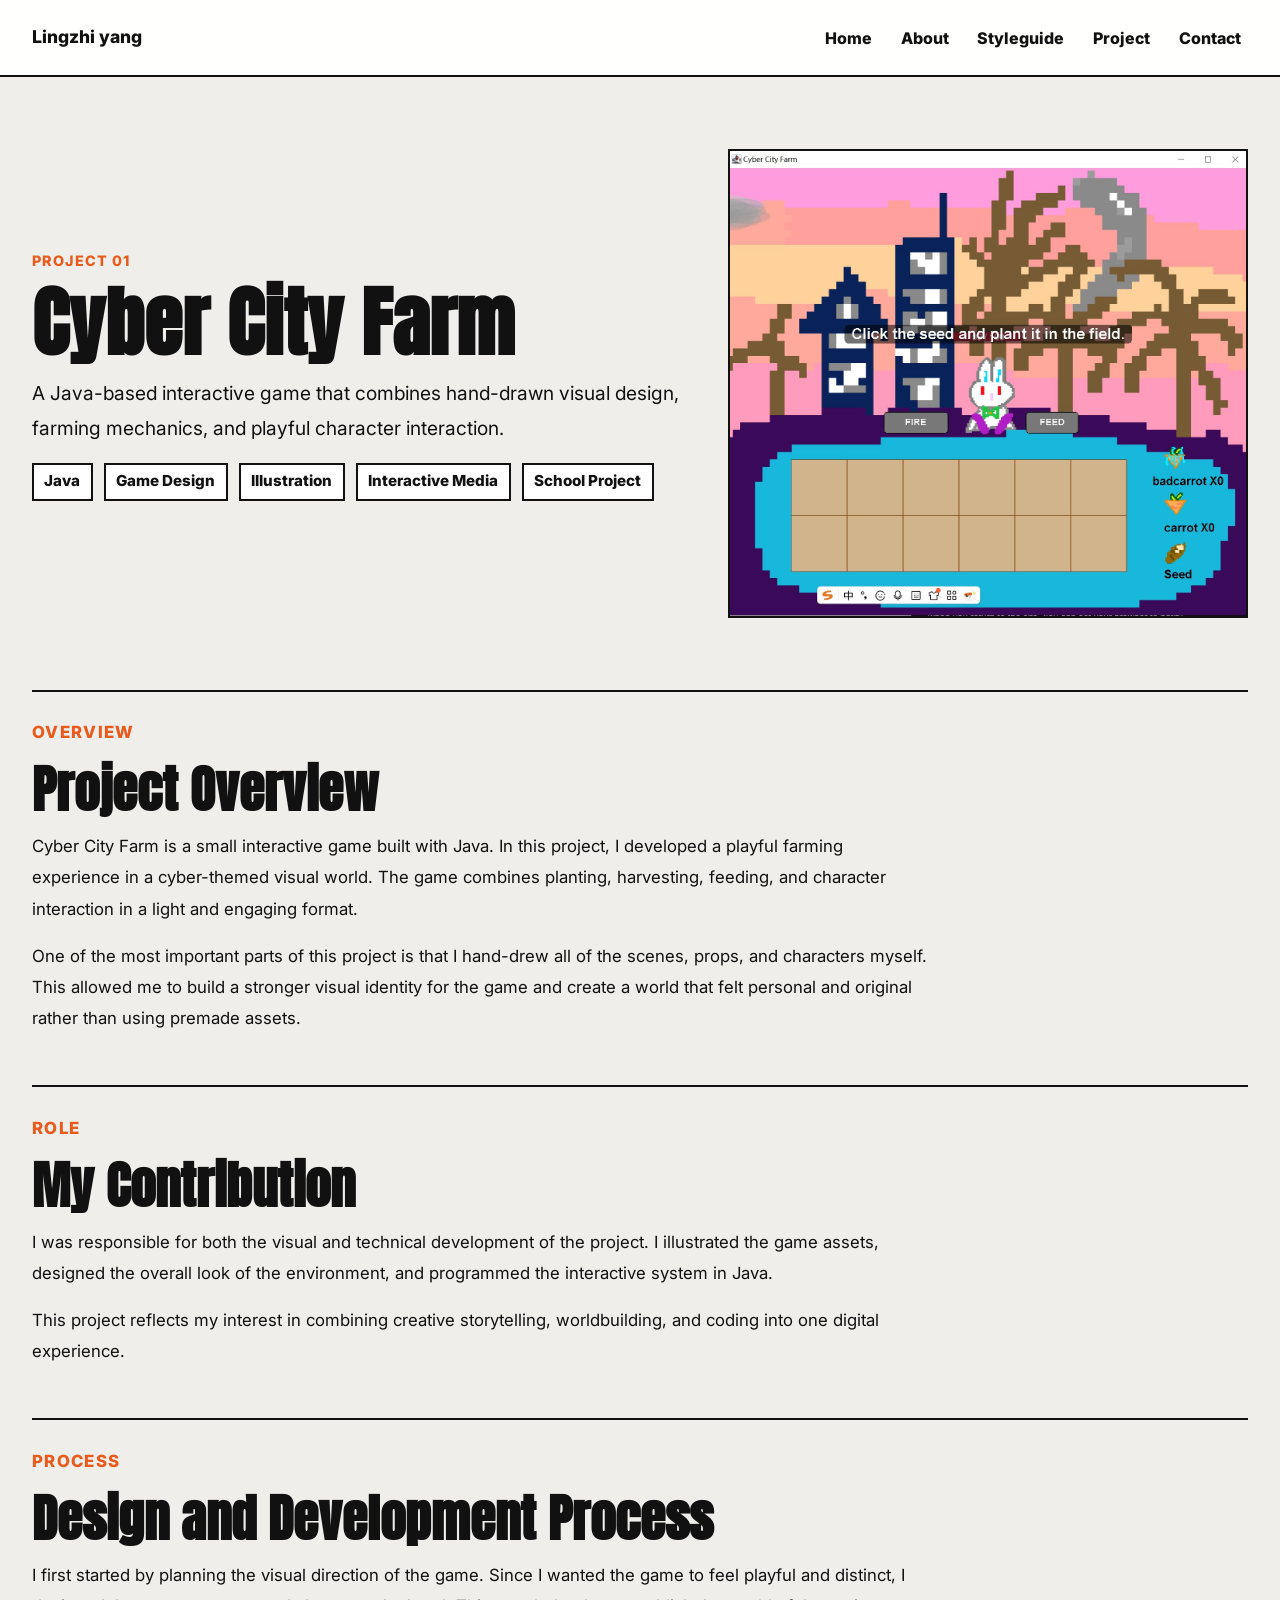
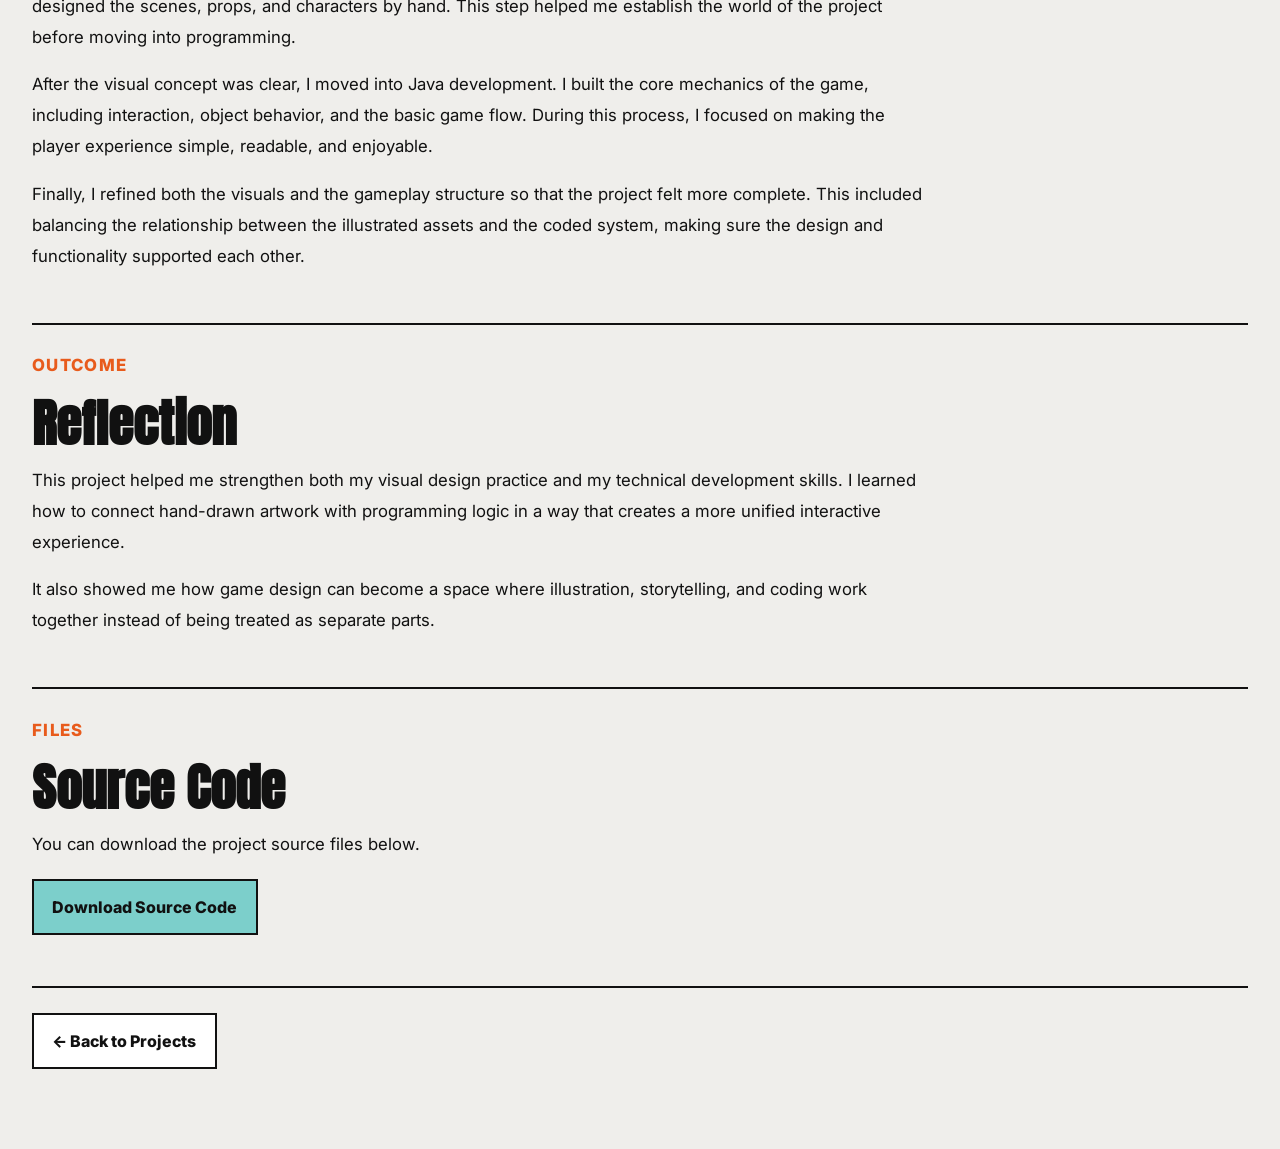
==== commit 7deb6ec8: "shcool" ====
--- a/Lingzhi Yang portfolio-styleguide/cybercityfarm.html
+++ b/Lingzhi Yang portfolio-styleguide/cybercityfarm.html
@@ -36,6 +36,7 @@
             <span class="project-tag">Game Design</span>
             <span class="project-tag">Illustration</span>
             <span class="project-tag">Interactive Media</span>
+            <span class="project-tag">School Project</span>
           </div>
         </div>
 
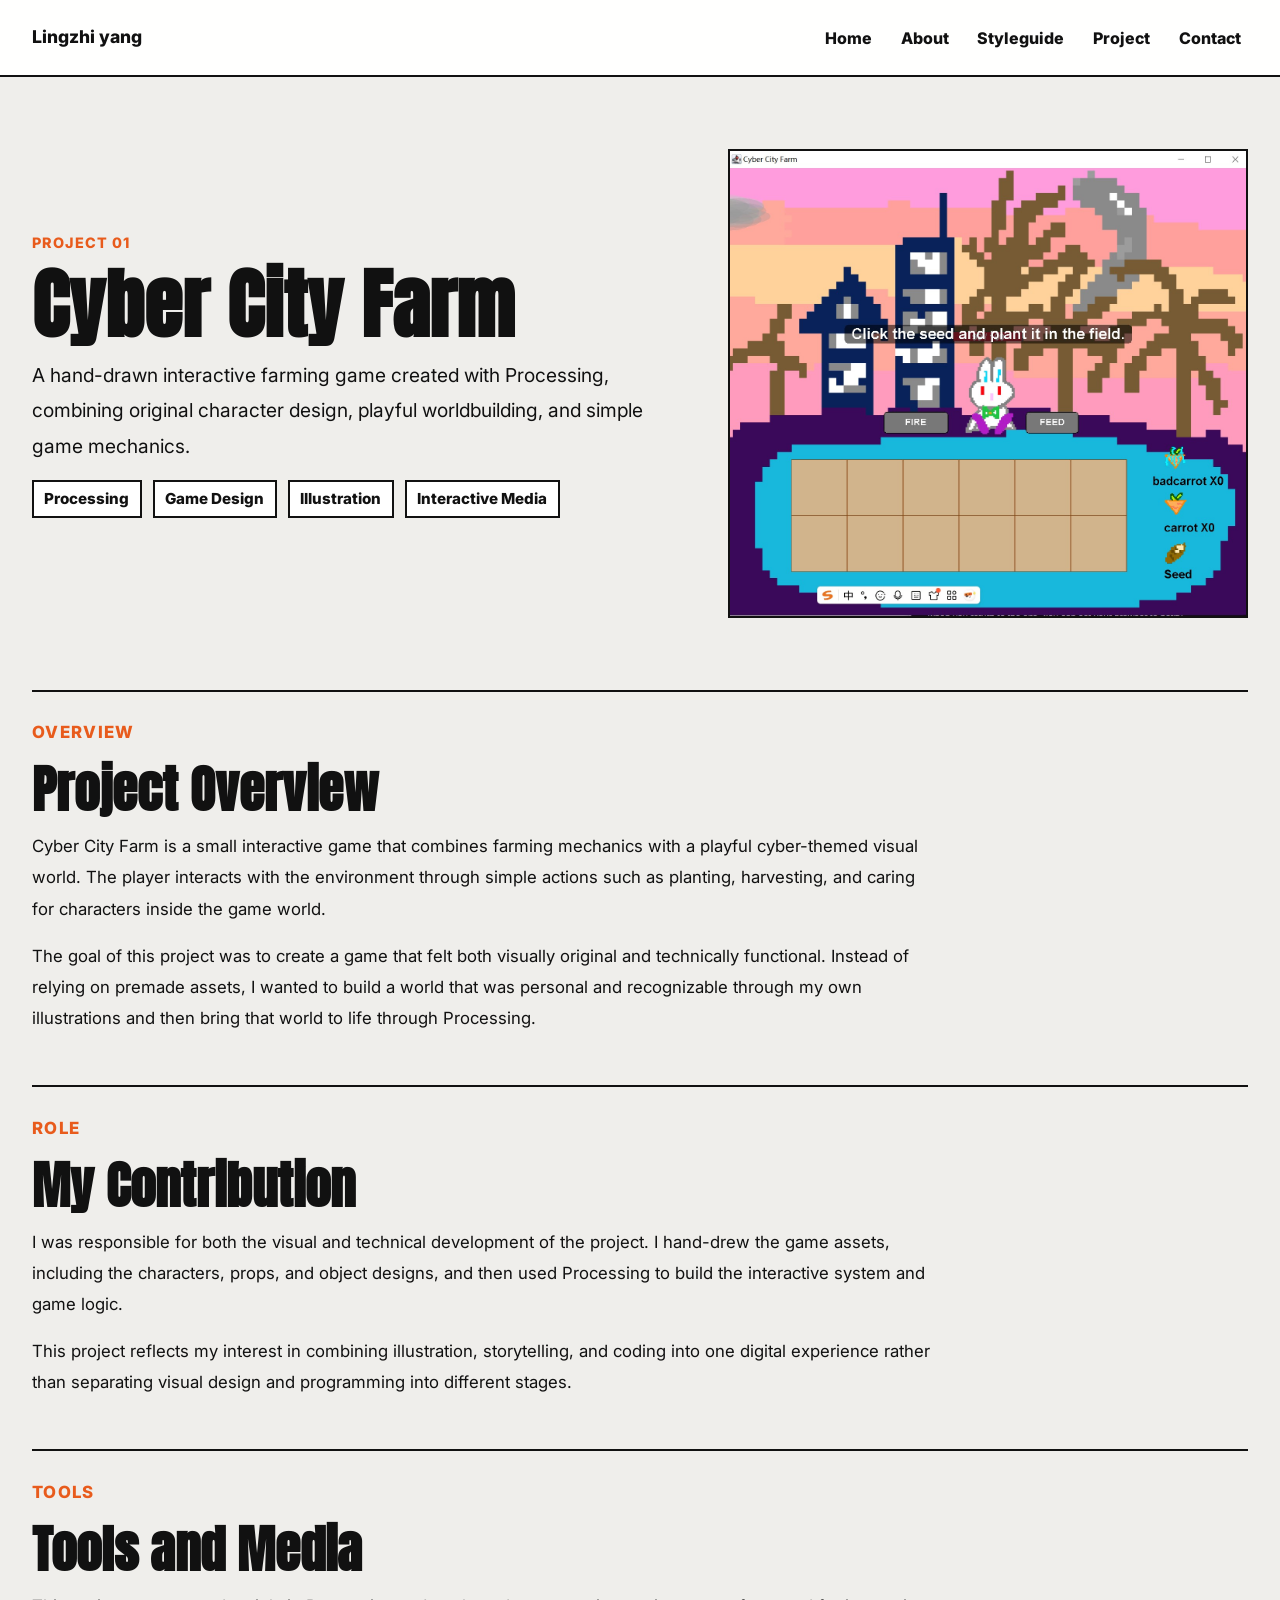
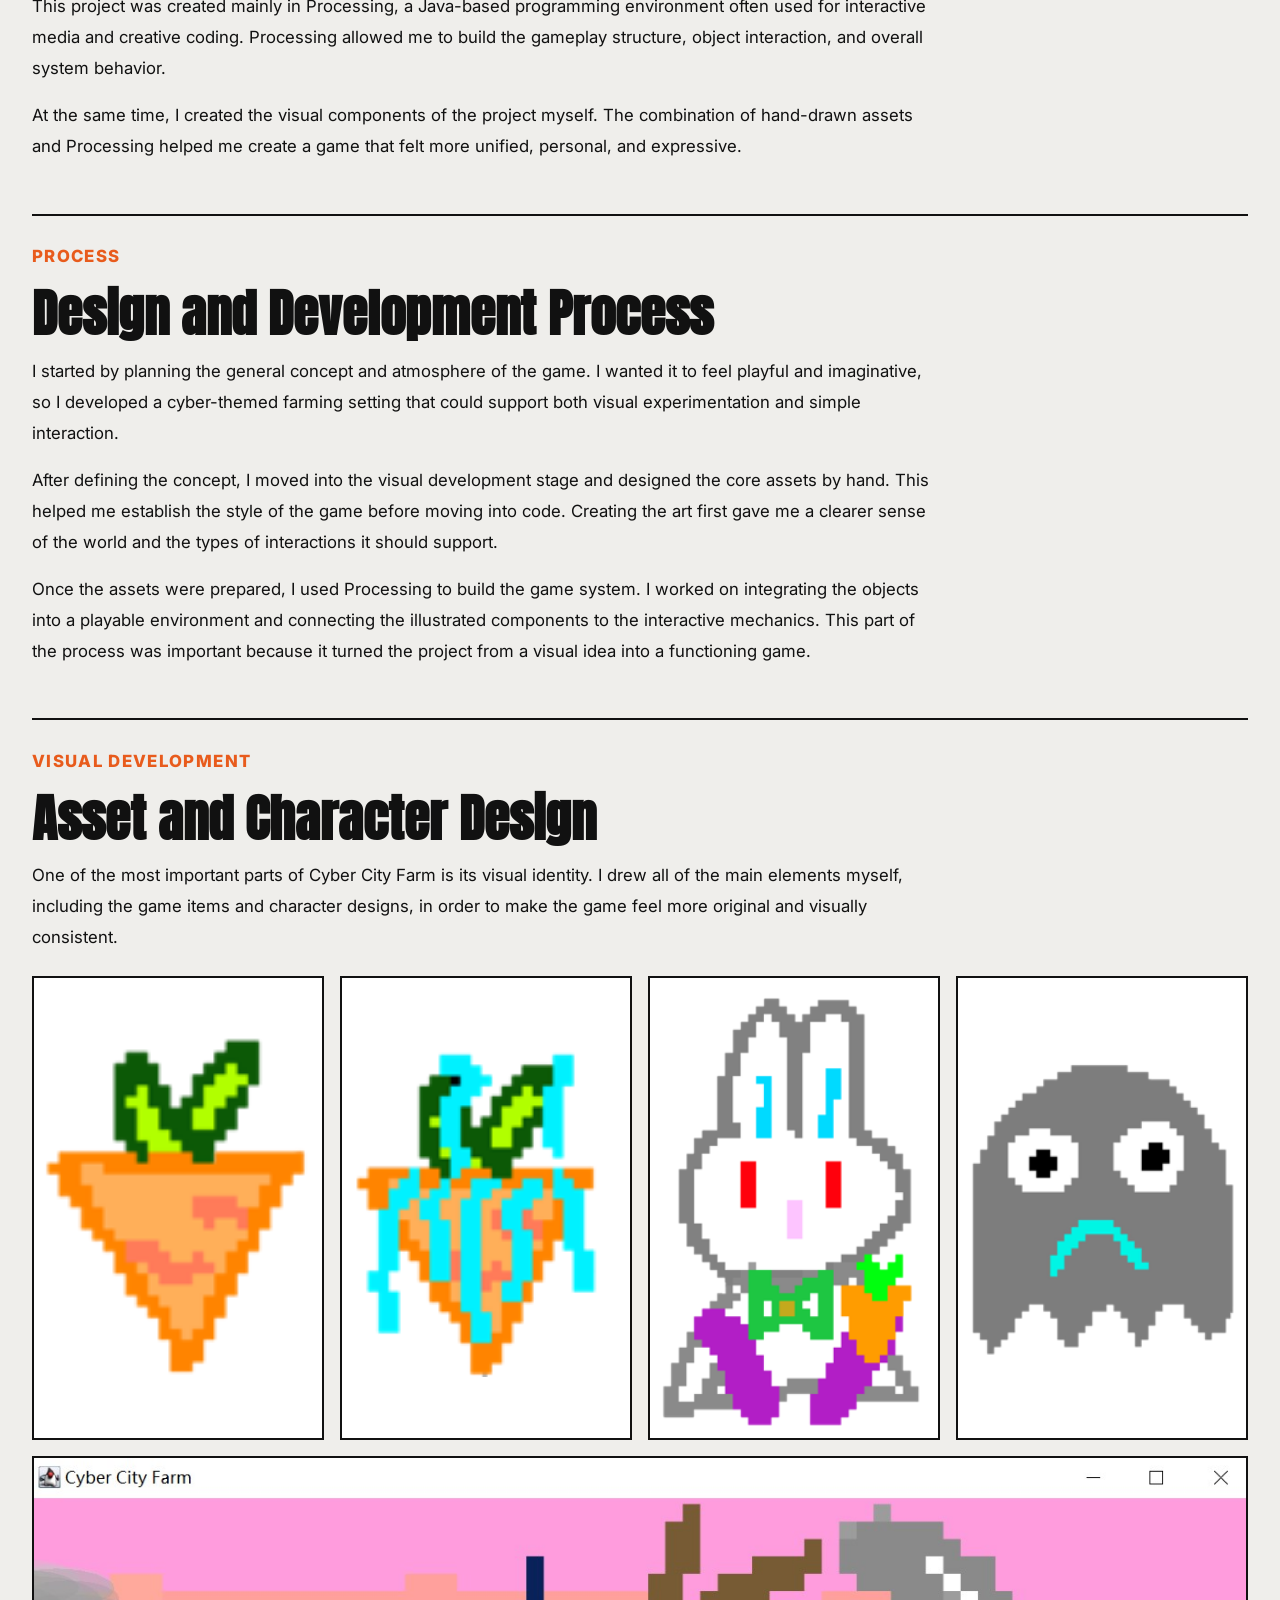
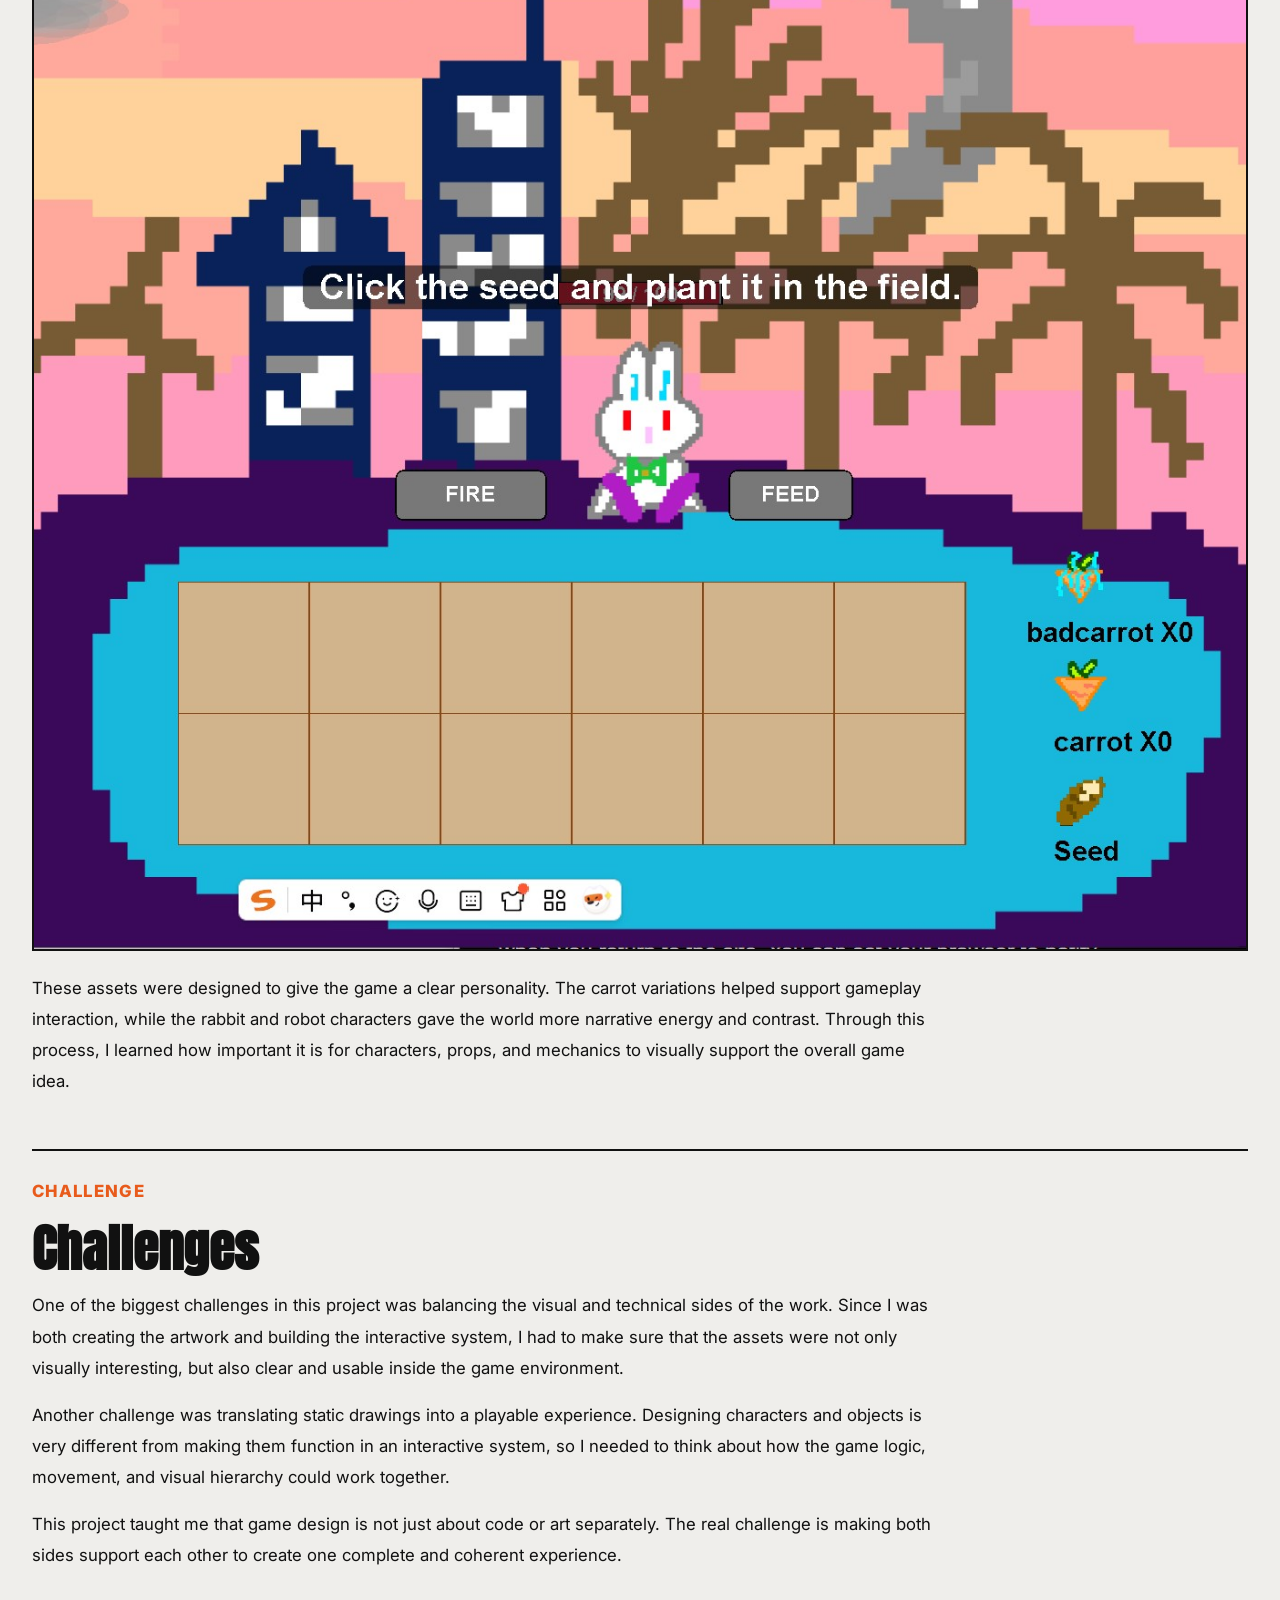
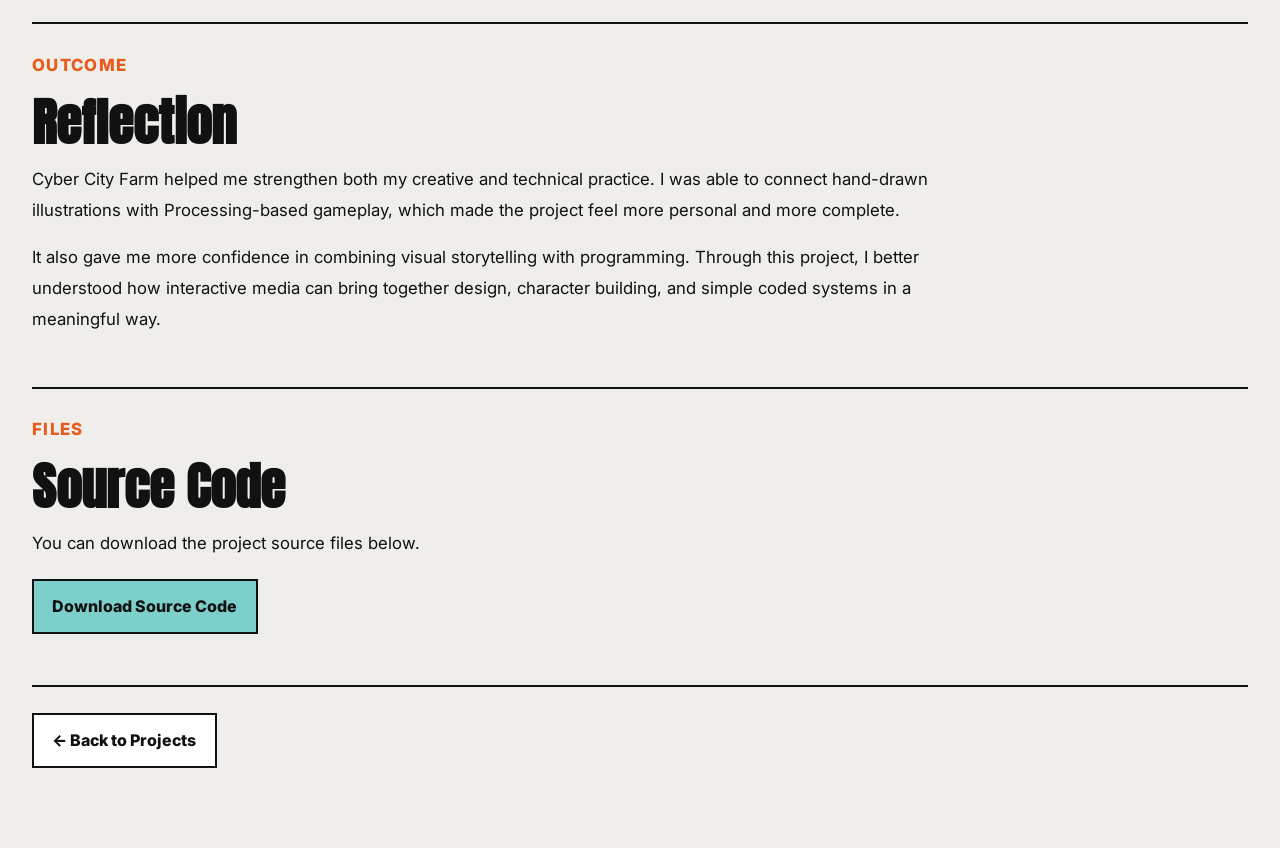
==== commit 3180bacd: "project1" ====
--- a/Lingzhi Yang portfolio-styleguide/cybercityfarm.html
+++ b/Lingzhi Yang portfolio-styleguide/cybercityfarm.html
@@ -28,20 +28,19 @@
           <p class="about-label">Project 01</p>
           <h1>Cyber City Farm</h1>
           <p class="project-detail-lead">
-            A Java-based interactive game that combines hand-drawn visual design, farming mechanics, and playful character interaction.
+            A hand-drawn interactive farming game created with Processing, combining original character design, playful worldbuilding, and simple game mechanics.
           </p>
 
           <div class="project-tag-row">
-            <span class="project-tag">Java</span>
+            <span class="project-tag">Processing</span>
             <span class="project-tag">Game Design</span>
             <span class="project-tag">Illustration</span>
             <span class="project-tag">Interactive Media</span>
-            <span class="project-tag">School Project</span>
           </div>
         </div>
 
         <div class="project-detail-hero-image">
-          <img src="img/Project_one_1.jpg" alt="Cyber City Farm project screenshot">
+          <img src="img/Project_one_1.jpg" alt="Cyber City Farm gameplay screenshot">
         </div>
       </div>
     </section>
@@ -51,10 +50,10 @@
         <p class="about-label">Overview</p>
         <h2>Project Overview</h2>
         <p>
-          Cyber City Farm is a small interactive game built with Java. In this project, I developed a playful farming experience in a cyber-themed visual world. The game combines planting, harvesting, feeding, and character interaction in a light and engaging format.
+          Cyber City Farm is a small interactive game that combines farming mechanics with a playful cyber-themed visual world. The player interacts with the environment through simple actions such as planting, harvesting, and caring for characters inside the game world.
         </p>
         <p>
-          One of the most important parts of this project is that I hand-drew all of the scenes, props, and characters myself. This allowed me to build a stronger visual identity for the game and create a world that felt personal and original rather than using premade assets.
+          The goal of this project was to create a game that felt both visually original and technically functional. Instead of relying on premade assets, I wanted to build a world that was personal and recognizable through my own illustrations and then bring that world to life through Processing.
         </p>
       </div>
     </section>
@@ -64,10 +63,23 @@
         <p class="about-label">Role</p>
         <h2>My Contribution</h2>
         <p>
-          I was responsible for both the visual and technical development of the project. I illustrated the game assets, designed the overall look of the environment, and programmed the interactive system in Java.
+          I was responsible for both the visual and technical development of the project. I hand-drew the game assets, including the characters, props, and object designs, and then used Processing to build the interactive system and game logic.
         </p>
         <p>
-          This project reflects my interest in combining creative storytelling, worldbuilding, and coding into one digital experience.
+          This project reflects my interest in combining illustration, storytelling, and coding into one digital experience rather than separating visual design and programming into different stages.
+        </p>
+      </div>
+    </section>
+
+    <section class="project-detail-section">
+      <div class="project-detail-content">
+        <p class="about-label">Tools</p>
+        <h2>Tools and Media</h2>
+        <p>
+          This project was created mainly in Processing, a Java-based programming environment often used for interactive media and creative coding. Processing allowed me to build the gameplay structure, object interaction, and overall system behavior.
+        </p>
+        <p>
+          At the same time, I created the visual components of the project myself. The combination of hand-drawn assets and Processing helped me create a game that felt more unified, personal, and expressive.
         </p>
       </div>
     </section>
@@ -77,13 +89,65 @@
         <p class="about-label">Process</p>
         <h2>Design and Development Process</h2>
         <p>
-          I first started by planning the visual direction of the game. Since I wanted the game to feel playful and distinct, I designed the scenes, props, and characters by hand. This step helped me establish the world of the project before moving into programming.
+          I started by planning the general concept and atmosphere of the game. I wanted it to feel playful and imaginative, so I developed a cyber-themed farming setting that could support both visual experimentation and simple interaction.
         </p>
         <p>
-          After the visual concept was clear, I moved into Java development. I built the core mechanics of the game, including interaction, object behavior, and the basic game flow. During this process, I focused on making the player experience simple, readable, and enjoyable.
+          After defining the concept, I moved into the visual development stage and designed the core assets by hand. This helped me establish the style of the game before moving into code. Creating the art first gave me a clearer sense of the world and the types of interactions it should support.
         </p>
         <p>
-          Finally, I refined both the visuals and the gameplay structure so that the project felt more complete. This included balancing the relationship between the illustrated assets and the coded system, making sure the design and functionality supported each other.
+          Once the assets were prepared, I used Processing to build the game system. I worked on integrating the objects into a playable environment and connecting the illustrated components to the interactive mechanics. This part of the process was important because it turned the project from a visual idea into a functioning game.
+        </p>
+      </div>
+    </section>
+
+    <section class="project-detail-section">
+      <div class="project-detail-content">
+        <p class="about-label">Visual Development</p>
+        <h2>Asset and Character Design</h2>
+        <p>
+          One of the most important parts of Cyber City Farm is its visual identity. I drew all of the main elements myself, including the game items and character designs, in order to make the game feel more original and visually consistent.
+        </p>
+
+        <div class="project-gallery">
+          <div class="project-gallery-item">
+            <img src="img/gamecarrot.png" alt="Normal carrot asset from Cyber City Farm">
+          </div>
+
+          <div class="project-gallery-item">
+            <img src="img/badcarrot.png" alt="Bad carrot asset from Cyber City Farm">
+          </div>
+
+          <div class="project-gallery-item">
+            <img src="img/carrotrabbit.png" alt="Rabbit character design from Cyber City Farm">
+          </div>
+
+          <div class="project-gallery-item">
+            <img src="img/robot.png" alt="Robot enemy design from Cyber City Farm">
+          </div>
+
+          <div class="project-gallery-item project-gallery-wide">
+            <img src="img/Project_one_1.jpg" alt="Gameplay screenshot of Cyber City Farm">
+          </div>
+        </div>
+
+        <p>
+          These assets were designed to give the game a clear personality. The carrot variations helped support gameplay interaction, while the rabbit and robot characters gave the world more narrative energy and contrast. Through this process, I learned how important it is for characters, props, and mechanics to visually support the overall game idea.
+        </p>
+      </div>
+    </section>
+
+    <section class="project-detail-section">
+      <div class="project-detail-content">
+        <p class="about-label">Challenge</p>
+        <h2>Challenges</h2>
+        <p>
+          One of the biggest challenges in this project was balancing the visual and technical sides of the work. Since I was both creating the artwork and building the interactive system, I had to make sure that the assets were not only visually interesting, but also clear and usable inside the game environment.
+        </p>
+        <p>
+          Another challenge was translating static drawings into a playable experience. Designing characters and objects is very different from making them function in an interactive system, so I needed to think about how the game logic, movement, and visual hierarchy could work together.
+        </p>
+        <p>
+          This project taught me that game design is not just about code or art separately. The real challenge is making both sides support each other to create one complete and coherent experience.
         </p>
       </div>
     </section>
@@ -93,10 +157,10 @@
         <p class="about-label">Outcome</p>
         <h2>Reflection</h2>
         <p>
-          This project helped me strengthen both my visual design practice and my technical development skills. I learned how to connect hand-drawn artwork with programming logic in a way that creates a more unified interactive experience.
+          Cyber City Farm helped me strengthen both my creative and technical practice. I was able to connect hand-drawn illustrations with Processing-based gameplay, which made the project feel more personal and more complete.
         </p>
         <p>
-          It also showed me how game design can become a space where illustration, storytelling, and coding work together instead of being treated as separate parts.
+          It also gave me more confidence in combining visual storytelling with programming. Through this project, I better understood how interactive media can bring together design, character building, and simple coded systems in a meaningful way.
         </p>
       </div>
     </section>
@@ -118,11 +182,10 @@
     </section>
 
     <section class="project-back-section">
-    <div class="project-back-inner">
+      <div class="project-back-inner">
         <a class="btn btn-outline" href="projects.html">← Back to Projects</a>
-    </div>
+      </div>
     </section>
-
   </main>
 </body>
 </html>
--- a/Lingzhi Yang portfolio-styleguide/style.css
+++ b/Lingzhi Yang portfolio-styleguide/style.css
@@ -1581,4 +1581,64 @@
     padding-right: 1rem;
     padding-bottom: 4rem;
   }
+}
+
+.project-gallery {
+  display: grid;
+  grid-template-columns: repeat(4, 1fr);
+  gap: 1rem;
+  margin: 1.4rem 0 1.4rem 0;
+}
+
+.project-gallery-item {
+  border: 2px solid var(--ink);
+  background: var(--white);
+  overflow: hidden;
+  min-height: 220px;
+  display: flex;
+  align-items: center;
+  justify-content: center;
+  padding: 0.6rem;
+}
+
+.project-gallery-item img {
+  width: 100%;
+  height: 100%;
+  object-fit: contain;
+  display: block;
+}
+
+.project-gallery-wide {
+  grid-column: span 4;
+  min-height: 320px;
+  padding: 0;
+}
+
+.project-gallery-wide img {
+  object-fit: cover;
+}
+
+@media (max-width: 900px) {
+  .project-gallery {
+    grid-template-columns: 1fr 1fr;
+  }
+
+  .project-gallery-wide {
+    grid-column: span 2;
+    min-height: 240px;
+  }
+
+  .project-gallery-item {
+    min-height: 180px;
+  }
+}
+
+@media (max-width: 560px) {
+  .project-gallery {
+    grid-template-columns: 1fr;
+  }
+
+  .project-gallery-wide {
+    grid-column: span 1;
+  }
 }
